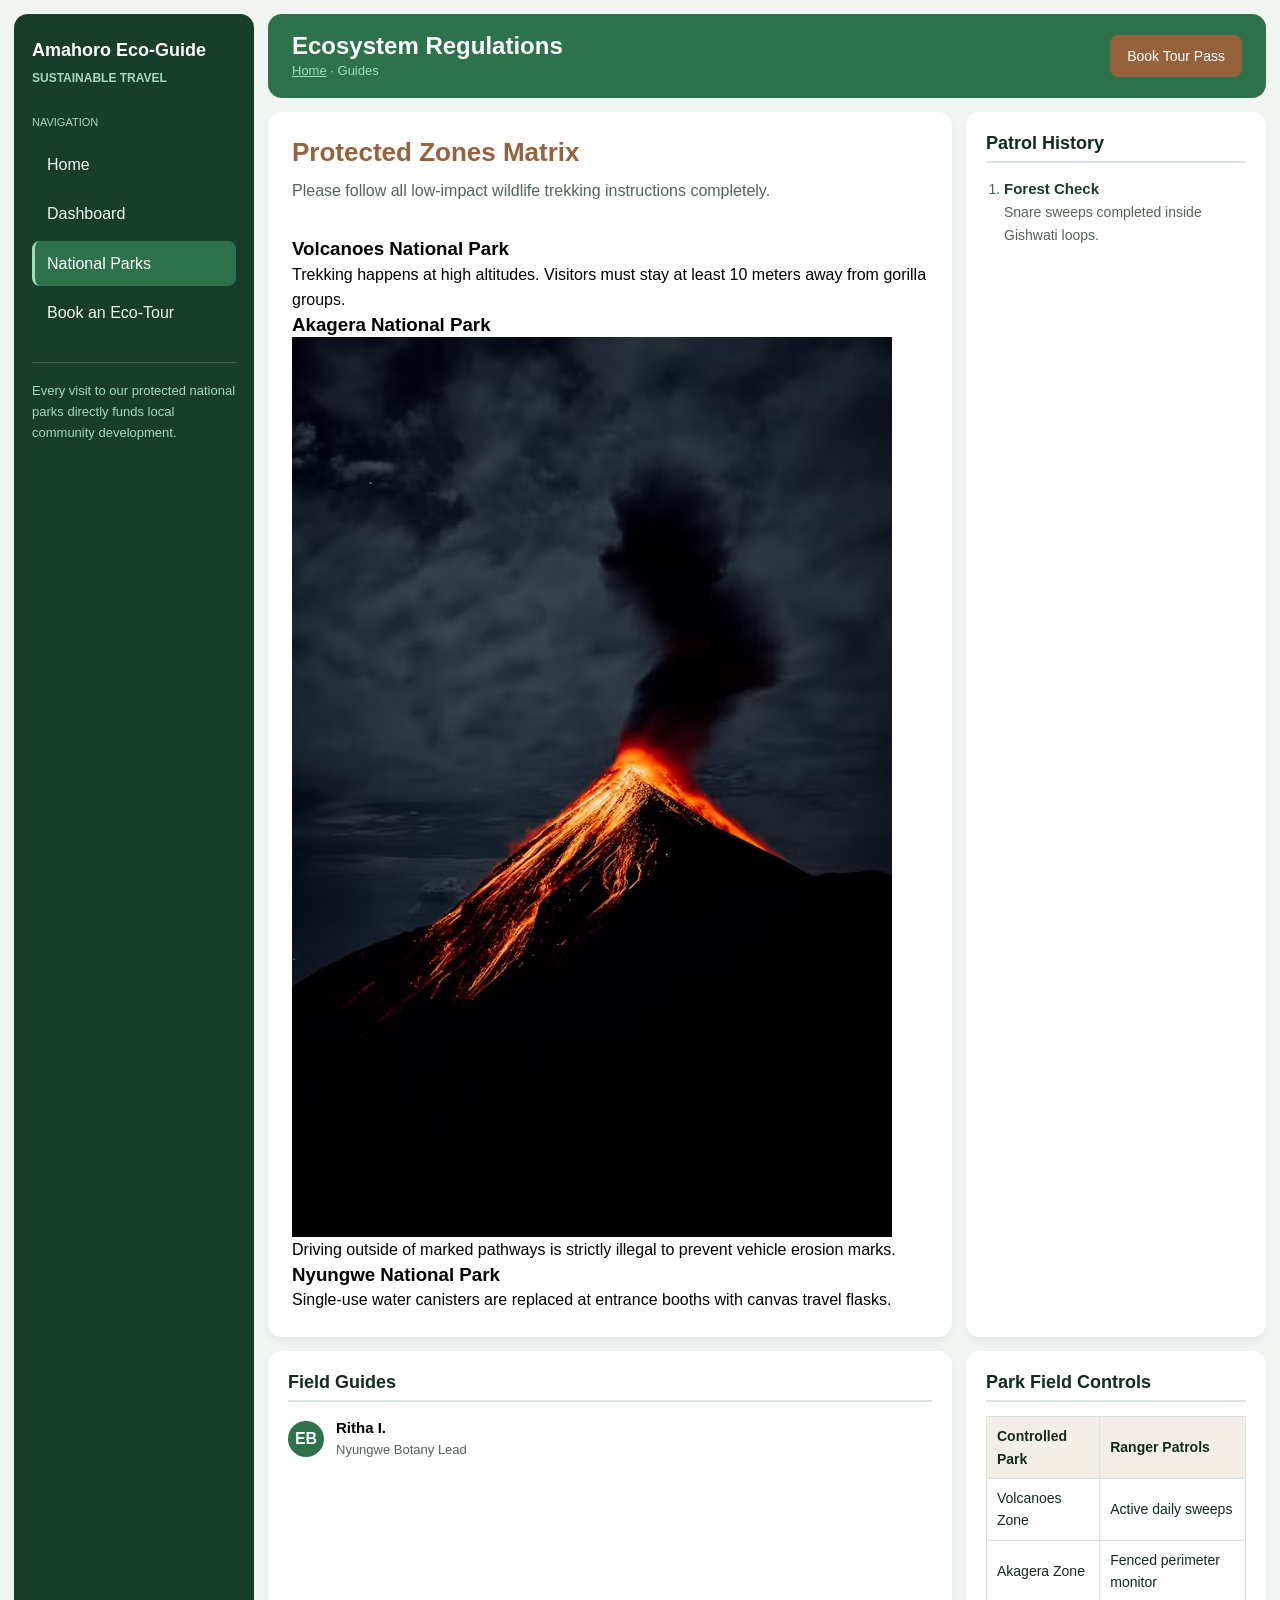
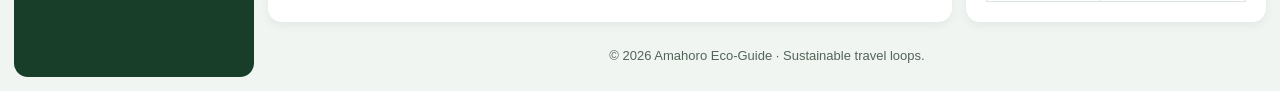
==== parks.html @ e56b00f9 "visit Rwanda in volcanoes sites" ====
<!doctype html>
<html lang="en">
  <head>
    <meta charset="UTF-8" />
    <meta name="viewport" content="width=device-width, initial-scale=1.0" />
    
    <title>Parks Guide · Amahoro Eco-Guide</title>
    <link rel="stylesheet" href="css/style.css" />
  </head>
  <body>
    <a class="skip-link" href="#main">Skip to main content</a>
    <div class="layout-grid">
      <aside class="left-sidebar">
        <p class="brand-title">Amahoro Eco-Guide<span>Sustainable Travel</span></p>
        <p class="menu-label">Navigation</p>
        <nav class="nav-links" aria-label="Main navigation">
          <ul>
            <li><a href="index.html">Home</a></li>
            <li><a href="dashboard.html">Dashboard</a></li>
            <li><a href="parks.html" aria-current="page">National Parks</a></li>
            <li><a href="register.html">Book an Eco-Tour</a></li>
          </ul>
        </nav>
        <p class="side-note">Every visit to our protected national parks directly funds local community development.</p>
      </aside>
      <header class="top-header">
        <div>
          <h1>Ecosystem Regulations</h1>
          <p class="breadcrumbs"><a href="index.html">Home</a> · Guides</p>
        </div>
        <div class="top-header-buttons">
          <a class="btn btn-solid" href="register.html">Book Tour Pass</a>
        </div>
      </header>
      <main class="main-content white-box" id="main">
        <h2>Protected Zones Matrix</h2>
        <p class="subtitle">Please follow all low-impact wildlife trekking instructions completely.</p>
        <section>
          <h3>Volcanoes National Park</h3>
          
          <p>Trekking happens at high altitudes. Visitors must stay at least 10 meters away from gorilla groups.</p>
          <h3>Akagera National Park</h3>
           <img src="/image/volcanoes.avif" alt="Volcanoes National Park scenery">
          <p>Driving outside of marked pathways is strictly illegal to prevent vehicle erosion marks.</p>
          <h3>Nyungwe National Park</h3>
          <p>Single-use water canisters are replaced at entrance booths with canvas travel flasks.</p>
        </section>
      </main>
      <section class="history-box">
        <h2>Patrol History</h2>
        <ol>
          <li><strong>Forest Check</strong><span>Snare sweeps completed inside Gishwati loops.</span></li>
        </ol>
      </section>
      <section class="team-box">
        <h2>Field Guides</h2>
        <ul class="avatar-list">
          <li>
            <span class="circle-icon circle-icon-3" aria-hidden="true">EB</span>
            <span><b>Ritha I.</b><span>Nyungwe Botany Lead</span></span>
          </li>
        </ul>
      </section>
      <section class="user-box">
        <h2>Park Field Controls</h2>
        <table class="simple-table">
          <thead>
            <tr>
              <th>Controlled Park</th>
              <th>Ranger Patrols</th>
            </tr>
          </thead>
          <tbody>
            <tr>
              <td>Volcanoes Zone</td>
              <td>Active daily sweeps</td>
            </tr>
            <tr>
              <td>Akagera Zone</td>
              <td>Fenced perimeter monitor</td>
            </tr>
          </tbody>
        </table>
      </section>
      <footer class="page-footer">
        <p>© 2026 Amahoro Eco-Guide · Sustainable travel loops.</p>
      </footer>
    </div>
  </body>
</html>
---- css/style.css ----
* {
  margin: 0;
  padding: 0;
  box-sizing: border-box;
}

body {
  min-height: 100vh;
  font-family: sans-serif;
  font-size: 16px;
  line-height: 1.6;
  color: black;
  background-color: #f1f5f2;
}

img {
  max-width: 100%;
  display: block;
}

a {
  color: #2e724c;
}

h1, h2, h3 {
  line-height: 1.3;
}

.skip-link {
  position: absolute;
  left: -9999px;  
  top: 0;
  z-index: 10;
  background-color: #96613d;
  color: #ffffff;
  padding: 10px 16px;
  text-decoration: none;
}

.skip-link:focus {
  left: 0;
}

.layout-grid {
  display: grid;
  gap: 14px;
  padding: 14px;
  grid-template-columns: 240px 1fr 1fr 300px;
  grid-template-rows: auto 1fr auto auto;
  grid-template-areas:
    "side  top   top   top"
    "side  main  main  hist"
    "side  team  team  user"
    "side  foot  foot  foot";
}

.left-sidebar { grid-area: side; }
.top-header   { grid-area: top; }
.main-content { grid-area: main; }
.history-box  { grid-area: hist; }
.team-box     { grid-area: team; }
.user-box     { grid-area: user; }
.page-footer  { grid-area: foot; }

.white-box {
  background-color: #ffffff;
  border-radius: 14px;
  box-shadow: 0 4px 10px rgba(0, 0, 0, 0.05);
  padding: 24px;
}

.left-sidebar {
  background-color: #183d29;
  color: #ffffff;
  border-radius: 14px;
  padding: 22px 18px;
  position: sticky;
  top: 14px;
}

.left-sidebar .brand-title {
  font-size: 18px;
  font-weight: bold;
}

.left-sidebar .brand-title span {
  display: block;
  font-size: 12px;
  text-transform: uppercase;
  color: #a2dbb9;
  margin-top: 4px;
}

.left-sidebar .menu-label {
  font-size: 11px;
  text-transform: uppercase;
  color: #a2dbb9;
  margin: 26px 0 10px;
}

.nav-links ul {
  list-style: none;
  display: flex;
  flex-direction: column;
  gap: 4px;
}

.nav-links a {
  display: block;
  padding: 10px 12px;
  border-radius: 8px;
  color: #eef5f1;
  text-decoration: none;
  border-left: 3px solid transparent;
}

.nav-links a:hover {
  background-color: #2e724c;
  color: #ffffff;
}

.nav-links a[aria-current="page"] {
  background-color: #2e724c;
  border-left-color: #a2dbb9;
  color: #ffffff;
}

.left-sidebar .side-note {
  margin-top: 26px;
  padding-top: 18px;
  border-top: 1px solid rgba(255, 255, 255, 0.2);
  font-size: 13px;
  color: #a2dbb9;
}

.top-header {
  background-color: #2e724c;
  color: #ffffff;
  border-radius: 14px;
  padding: 16px 24px;
  display: flex;
  align-items: center;
  justify-content: space-between;
  gap: 12px;
}

.top-header h1 {
  font-size: 24px;
}

.top-header .breadcrumbs {
  font-size: 13px;
  color: #a2dbb9;
}

.top-header .breadcrumbs a {
  color: #a2dbb9;
}

.top-header-buttons {
  display: flex;
  gap: 8px;
}

.btn {
  display: inline-block;
  padding: 9px 16px;
  border-radius: 8px;
  border: 1px solid #a2dbb9;
  background-color: transparent;
  color: #ffffff;
  text-decoration: none;
  font-size: 14px;
  cursor: pointer;
}

.btn:hover {
  background-color: #a2dbb9;
  color: #102c1d;
}

.btn-solid {
  background-color: #96613d;
  border-color: #96613d;
  color: #ffffff;
}

.btn-solid:hover {
  background-color: #ffffff;
  color: #96613d;
  border-color: #ffffff;
}

.main-content h2 {
  color: #96613d;
  font-size: 26px;
}

.main-content .subtitle {
  color: #536458;
  margin-top: 8px;
}

.main-content section {
  margin-top: 34px;
}

.main-content p + p {
  margin-top: 10px;
}

.cards-grid {
  display: grid;
  grid-template-columns: repeat(2, 1fr);
  gap: 14px;
  margin-top: 18px;
}

.card-item {
  border: 1px solid #dbe3dd;
  border-left: 4px solid #a2dbb9;
  border-radius: 10px;
  padding: 16px;
  background-color: #fcfdfe;
}

.card-item h3 {
  color: #183d29;
  margin-bottom: 6px;
}

.card-item p {
  font-size: 14px;
  color: #536458;
}

.card-item a {
  display: inline-block;
  margin-top: 10px;
  font-size: 13px;
  text-decoration: none;
}

.stats-grid {
  display: grid;
  grid-template-columns: repeat(4, 1fr);
  gap: 12px;
  margin-top: 18px;
}

.stat-box {
  background-color: #183d29;
  color: #ffffff;
  border-radius: 10px;
  padding: 14px 16px;
}

.stat-box b {
  display: block;
  font-size: 24px;
  color: #a2dbb9;
}

.stat-box span {
  font-size: 12px;
  color: #ffffff;
}

.alert-box {
  margin-top: 14px;
  padding: 16px;
  background-color: #f4efe6;
  border-left: 4px solid #96613d;
  border-radius: 6px;
  font-size: 15px;
}

.history-box, .team-box, .user-box {
  background-color: #ffffff;
  border-radius: 14px;
  box-shadow: 0 4px 10px rgba(0, 0, 0, 0.05);
  padding: 20px;
}

.history-box h2, .team-box h2, .user-box h2 {
  font-size: 18px;
  color: #102c1d;
  margin-bottom: 14px;
  border-bottom: 2px solid #dbe3dd;
  padding-bottom: 6px;
}

.history-box ol {
  margin-left: 18px;
  color: #536458;
}

.history-box li {
  margin-bottom: 10px;
  font-size: 14px;
}

.history-box strong {
  display: block;
  color: #183d29;
  font-size: 15px;
}

.avatar-list {
  list-style: none;
  display: flex;
  flex-direction: column;
  gap: 12px;
}

.avatar-list li {
  display: flex;
  align-items: center;
  gap: 12px;
}

.circle-icon {
  width: 36px;
  height: 36px;
  background-color: #a2dbb9;
  color: #102c1d;
  border-radius: 50%;
  display: flex;
  align-items: center;
  justify-content: center;
  font-weight: bold;
}

.circle-icon-2 { background-color: #96613d; color: #ffffff; }
.circle-icon-3 { background-color: #2e724c; color: #ffffff; }

.avatar-list b {
  display: block;
  font-size: 15px;
}

.avatar-list span span {
  display: block;
  font-size: 13px;
  color: #536458;
}

.simple-table {
  width: 100%;
  border-collapse: collapse;
  font-size: 14px;
}

.simple-table th,
.simple-table td {
  padding: 8px 10px;
  border: 1px solid #dbe3dd;
  text-align: left;
}

.simple-table th {
  background-color: #f4efe6;
  color: #102c1d;
}

.simple-table td {
  color: #102c1d;
}

.page-footer {
  grid-area: foot;
  text-align: center;
  font-size: 13px;
  color: #536458;
  padding: 10px;
}

.form-box {
  display: flex;
  flex-direction: column;
  gap: 20px;
}

.form-row {
  display: flex;
  gap: 16px;
}

.form-row .form-group {
  width: 50%;
}

.form-group {
  display: flex;
  flex-direction: column;
  gap: 6px;
}

.form-group label {
  font-size: 14px;
  font-weight: bold;
  color: #102c1d;
}

.form-group input,
.form-group select,
.form-group textarea {
  width: 100%;
  padding: 12px;
  border: 1px solid #dbe3dd;
  border-radius: 8px;
  background-color: #fafbfc;
  font-size: 15px;
}

.form-group input:focus,
.form-group select:focus,
.form-group textarea:focus {
  border-color: #2e724c;
  background-color: #ffffff;
}

.form-group .hint-text {
  font-size: 12px;
  color: #536458;
}

.form-group fieldset {
  border: 1px solid #dbe3dd;
  border-radius: 10px;
  padding: 16px;
}

.form-group legend {
  font-size: 14px;
  font-weight: bold;
  color: #2e724c;
  padding: 0 8px;
}

.radio-group {
  display: flex;
  gap: 20px;
}

.radio-group label {
  display: flex;
  align-items: center;
  gap: 8px;
}

.radio-group input {
  width: 18px;
  height: 18px;
}

.form-buttons {
  display: flex;
  gap: 12px;
  margin-top: 10px;
  padding-top: 16px;
  border-top: 1px solid #dbe3dd;
}

.form-buttons button {
  padding: 12px 24px;
  font-size: 15px;
  font-weight: bold;
  border-radius: 8px;
  cursor: pointer;
}

.form-buttons button[type="submit"] {
  background-color: #96613d;
  border: 1px solid #96613d;
  color: #ffffff;
}

.form-buttons button[type="submit"]:hover {
  background-color: #183d29;
}

.form-buttons button[type="reset"] {
  background-color: transparent;
  border: 1px solid #dbe3dd;
  color: #536458;
}

.form-buttons button[type="reset"]:hover {
  background-color: #f4f6f4;
}

@media (max-width: 1180px) {
  .layout-grid {
    grid-template-columns: 240px 1fr 1fr;
    grid-template-areas:
      "side top  top"
      "side main main"
      "side hist team"
      "side user foot";
  }
}

@media (max-width: 860px) {
  .layout-grid {
    grid-template-columns: 1fr;
    grid-template-areas:
      "top" "side" "main" "hist" "team" "user" "foot";
  }
  .nav-links ul {
    flex-direction: row;
  }
}

.card-banner-img {
  width: 100%;
  border-radius: 6px;
  margin-top: 8px;
  margin-bottom: 8px;
}

.guide-profile-img {
  width: 36px;
  height: 36px;
  border-radius: 50%;
}

.form-box {
  display: block;
  width: 100%;
  margin-top: 20px;
}

.form-row {
  display: block;
  width: 100%;
  clear: both;
  margin-bottom: 16px;
}

.form-input-group {
  display: block;
  float: left;
  width: 48%;
  margin-right: 2%;
  margin-bottom: 14px;
}

.form-group {
  display: block;
  width: 100%;
  margin-bottom: 16px;
  clear: both;
}

.form-group label,
.form-input-group label {
  display: block;
  font-size: 14px;
  font-weight: bold;
  color: #102c1d;
  margin-bottom: 6px;
}

.form-group input,
.form-group select,
.form-input-group input,
.form-input-group select {
  display: block;
  width: 100%;
  padding: 12px;
  border: 1px solid #dbe3dd;
  border-radius: 8px;
  background-color: #fafbfc;
  font-size: 15px;
  font-family: sans-serif;
  color: #1c281f;
}
.form-group-textarea{
height: 150px;
resize: vertical;
}
.form-group input:focus,
.form-group select:focus,
.form-group textarea:focus,
.form-input-group input:focus,
.form-input-group select:focus {
  border-color: #2e724c;
  background-color: #ffffff;
  outline: none;
}

.form-group .hint-text {
  display: block;
  font-size: 12px;
  color: #536458;
  margin-top: 4px;
}

.form-group fieldset {
  display: block;
  border: 1px solid #dbe3dd;
  border-radius: 10px;
  padding: 16px;
  background-color: #fcfdfe;
}

.form-group legend {
  font-size: 14px;
  font-weight: bold;
  color: #2e724c;
  padding: 0 8px;
}

.radio-group {
  display: block;
  margin-top: 8px;
}

.radio-group label {
  display: inline-block;
  margin-right: 20px;
  font-size: 15px;
  font-weight: normal;
  cursor: pointer;
}

.radio-group input {
  display: inline-block;
  vertical-align: middle;
  width: 18px;
  height: 18px;
  margin-right: 6px;
}

.form-buttons {
  display: block;
  width: 100%;
  margin-top: 24px;
  padding-top: 16px;
  border-top: 1px solid #dbe3dd;
  clear: both;
}

.form-buttons button {
  display: inline-block;
  padding: 12px 24px;
  font-size: 15px;
  font-weight: bold;
  border-radius: 8px;
  cursor: pointer;
  border: none;
  margin-right: 10px;
}

.form-buttons button[type="submit"] {
  background-color: #96613d;
  color: #ffffff;
}

.form-buttons button[type="submit"]:hover {
  background-color: #183d29;
}

.form-buttons button[type="reset"] {
  background-color: transparent;
  border: 1px solid #dbe3dd;
  color: #536458;
}

.form-buttons button[type="reset"]:hover {
  background-color: white;
  color: #102c1d;
}
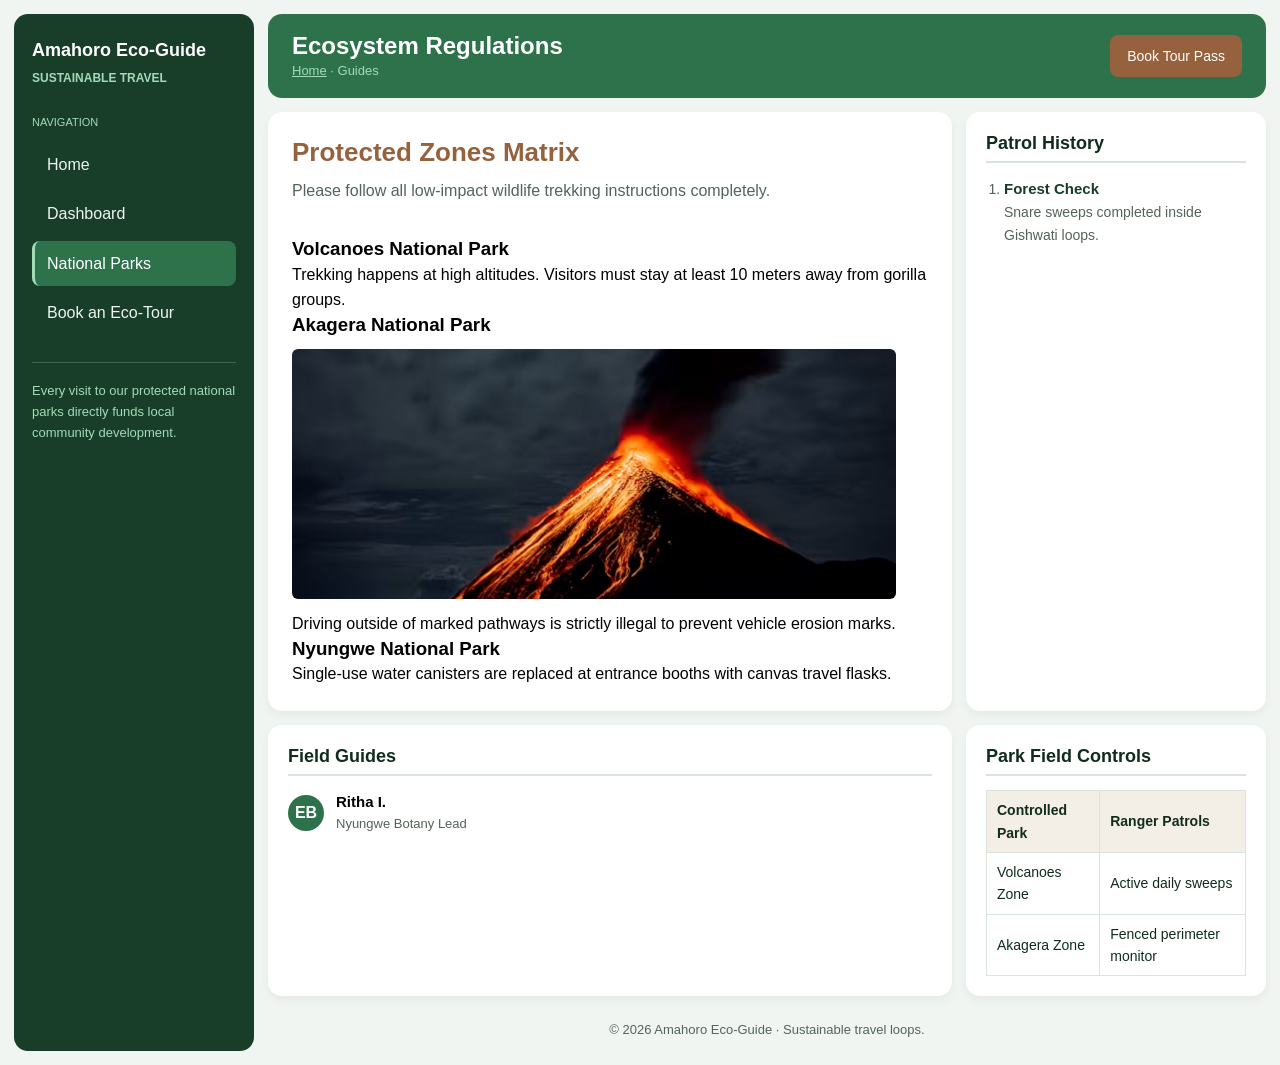
==== commit 5a320ce8: "Fix image formatting on parks page" ====
--- a/parks.html
+++ b/parks.html
@@ -40,7 +40,7 @@
           
           <p>Trekking happens at high altitudes. Visitors must stay at least 10 meters away from gorilla groups.</p>
           <h3>Akagera National Park</h3>
-           <img src="/image/volcanoes.avif" alt="Volcanoes National Park scenery">
+           <img class="wide-banner" src="/image/volcanoes.avif" alt="Volcanoes National Park scenery">
           <p>Driving outside of marked pathways is strictly illegal to prevent vehicle erosion marks.</p>
           <h3>Nyungwe National Park</h3>
           <p>Single-use water canisters are replaced at entrance booths with canvas travel flasks.</p>
--- a/css/style.css
+++ b/css/style.css
@@ -672,3 +672,14 @@
   background-color: white;
   color: #102c1d;
 }
+
+
+.wide-banner {
+  width: 95%;
+  height: 250px;
+  object-fit: cover;
+  display: block;
+  border-radius: 6px;
+  margin-top: 12px;
+  margin-bottom: 12px;
+}
